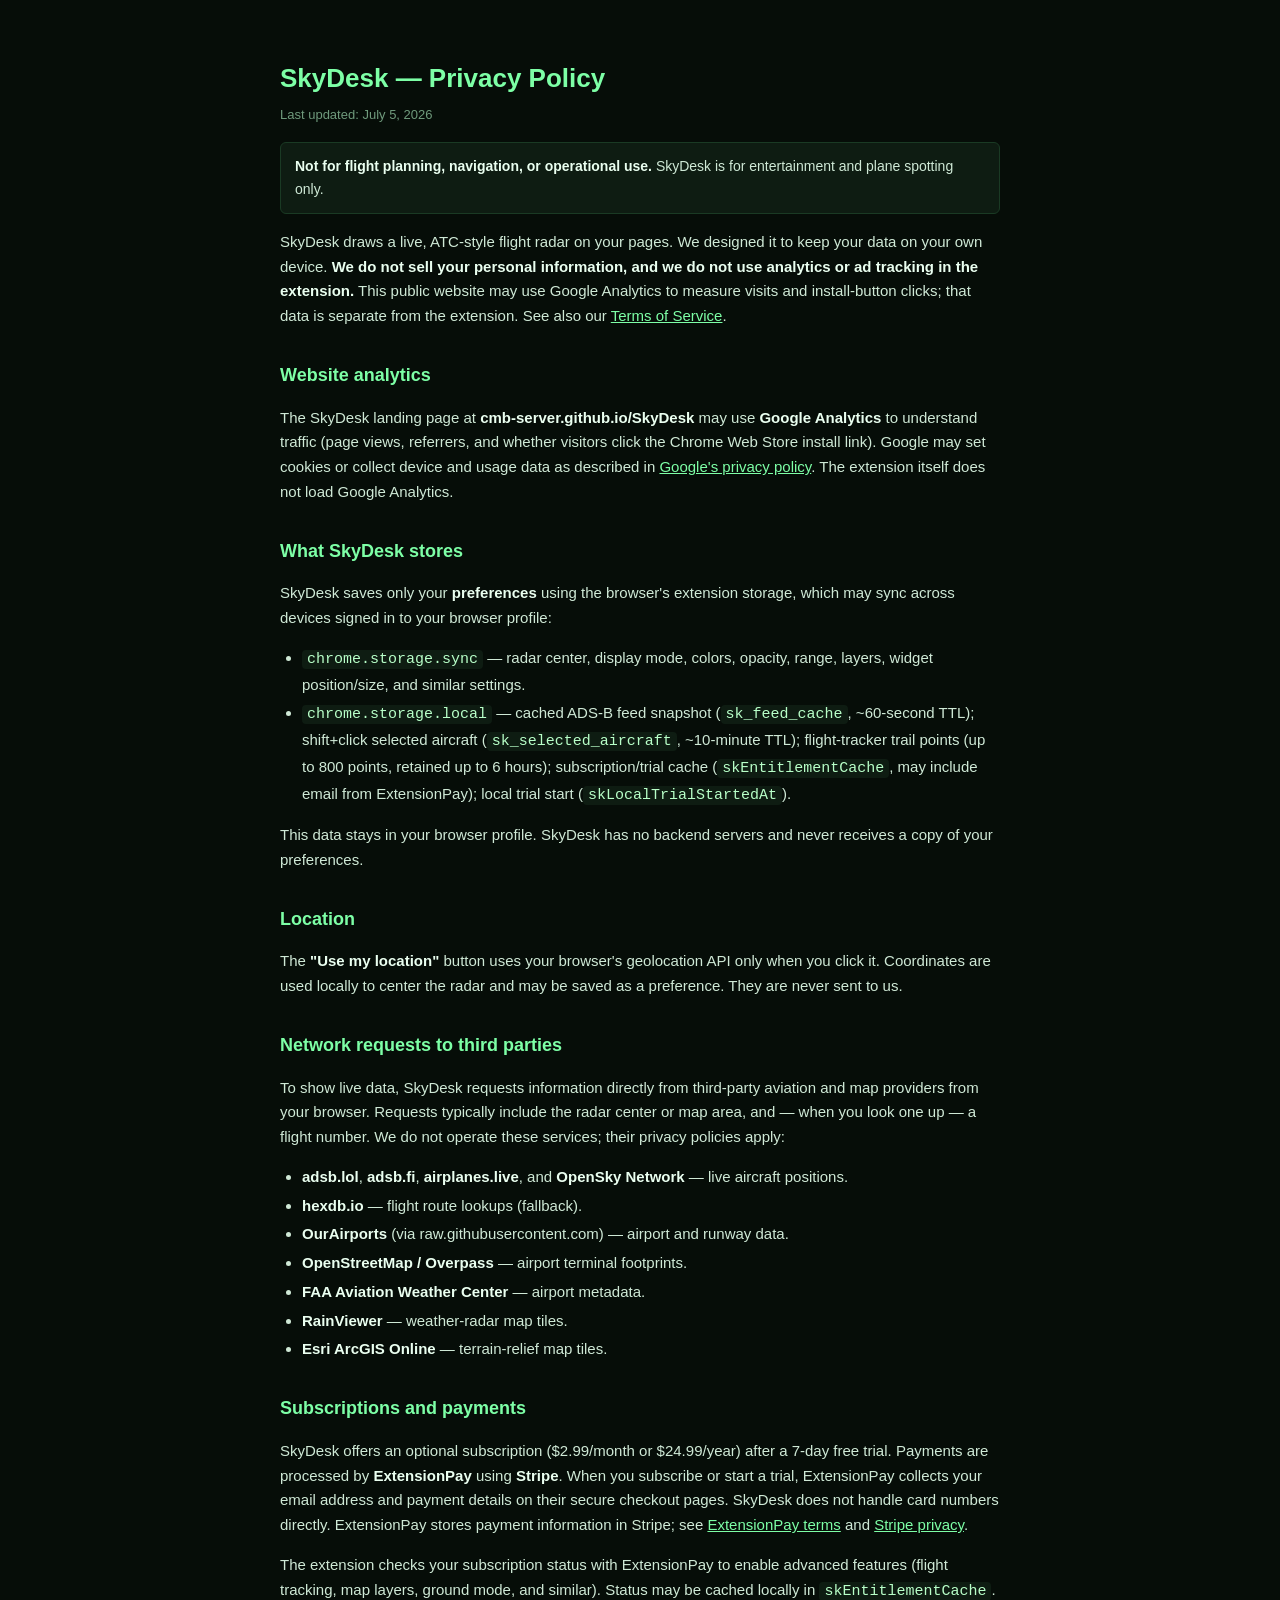
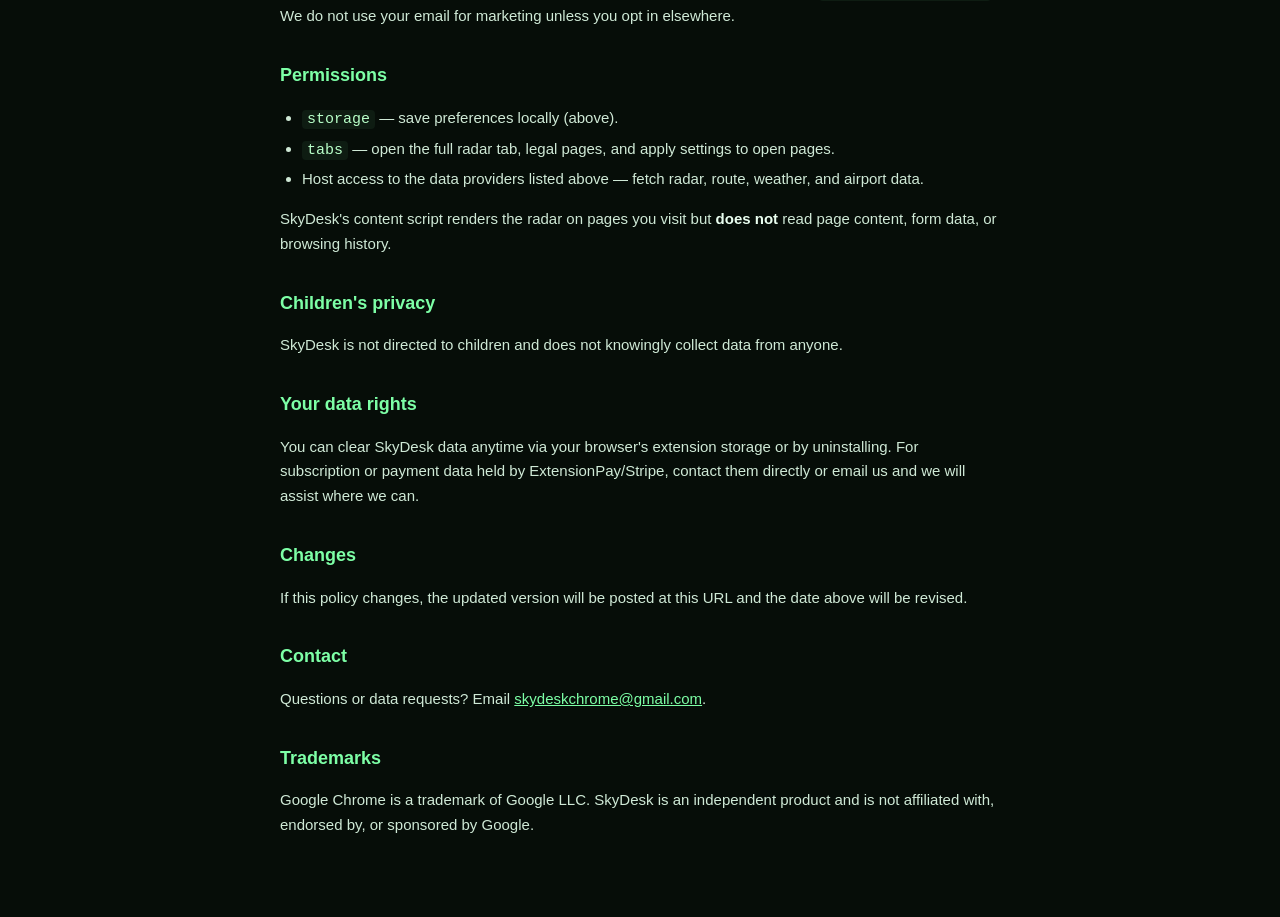
==== privacy/index.html @ e9a4db0c "Launch-ready landing pages: branding compliance, Web Store CTA, analytics disclosure Merge Chrome We" ====
<!DOCTYPE html>
<html lang="en">
<head>
  <meta charset="UTF-8" />
  <meta name="viewport" content="width=device-width, initial-scale=1" />
  <title>SkyDesk — Privacy Policy</title>
  <style>
    :root { color-scheme: dark; }
    body {
      margin: 0;
      padding: 40px 20px 80px;
      background: #060d08;
      color: #cfe9d6;
      font: 15px/1.65 -apple-system, "Segoe UI", Roboto, sans-serif;
    }
    main { max-width: 720px; margin: 0 auto; }
    h1 { color: #7dffa6; font-size: 26px; margin-bottom: 4px; }
    h2 { color: #7dffa6; font-size: 18px; margin-top: 32px; }
    .date { color: #6f9a7c; font-size: 13px; margin-top: 0; }
    a { color: #7dffa6; }
    code { background: #0e1c12; padding: 1px 5px; border-radius: 4px; color: #b8ffc8; }
    strong { color: #eafff0; }
    ul { padding-left: 22px; }
    li { margin: 4px 0; }
    .notice { background: #0e1c12; border: 1px solid #1a3a24; padding: 12px 14px; border-radius: 6px; font-size: 14px; margin: 16px 0; }
  </style>
</head>
<body>
  <main>
    <h1>SkyDesk — Privacy Policy</h1>
    <p class="date">Last updated: July 5, 2026</p>

    <p class="notice">
      <strong>Not for flight planning, navigation, or operational use.</strong> SkyDesk is for
      entertainment and plane spotting only.
    </p>

    <p>
      SkyDesk draws a live, ATC-style flight radar on your pages. We designed it
      to keep your data on your own device. <strong>We do not sell your personal
      information, and we do not use analytics or ad tracking in the extension.</strong>
      This public website may use Google Analytics to measure visits and install-button clicks;
      that data is separate from the extension. See also our <a href="../terms/">Terms of Service</a>.
    </p>

    <h2>Website analytics</h2>
    <p>
      The SkyDesk landing page at <strong>cmb-server.github.io/SkyDesk</strong> may use
      <strong>Google Analytics</strong> to understand traffic (page views, referrers, and whether
      visitors click the Chrome Web Store install link). Google may set cookies or collect device
      and usage data as described in
      <a href="https://policies.google.com/privacy">Google&apos;s privacy policy</a>.
      The extension itself does not load Google Analytics.
    </p>

    <h2>What SkyDesk stores</h2>
    <p>
      SkyDesk saves only your <strong>preferences</strong> using the browser's
      extension storage, which may sync across devices signed in to your browser profile:
    </p>
    <ul>
      <li><code>chrome.storage.sync</code> — radar center, display mode, colors,
        opacity, range, layers, widget position/size, and similar settings.</li>
      <li><code>chrome.storage.local</code> — cached ADS-B feed snapshot
        (<code>sk_feed_cache</code>, ~60-second TTL); shift+click selected aircraft
        (<code>sk_selected_aircraft</code>, ~10-minute TTL); flight-tracker trail
        points (up to 800 points, retained up to 6 hours); subscription/trial cache
        (<code>skEntitlementCache</code>, may include email from ExtensionPay); local
        trial start (<code>skLocalTrialStartedAt</code>).</li>
    </ul>
    <p>
      This data stays in your browser profile. SkyDesk has no backend servers and
      never receives a copy of your preferences.
    </p>

    <h2>Location</h2>
    <p>
      The <strong>"Use my location"</strong> button uses your browser's geolocation
      API only when you click it. Coordinates are used locally to center the radar
      and may be saved as a preference. They are never sent to us.
    </p>

    <h2>Network requests to third parties</h2>
    <p>
      To show live data, SkyDesk requests information directly from third-party
      aviation and map providers from your browser. Requests typically include the
      radar center or map area, and — when you look one up — a flight number. We do
      not operate these services; their privacy policies apply:
    </p>
    <ul>
      <li><strong>adsb.lol</strong>, <strong>adsb.fi</strong>, <strong>airplanes.live</strong>, and <strong>OpenSky Network</strong> — live aircraft positions.</li>
      <li><strong>hexdb.io</strong> — flight route lookups (fallback).</li>
      <li><strong>OurAirports</strong> (via raw.githubusercontent.com) — airport and runway data.</li>
      <li><strong>OpenStreetMap / Overpass</strong> — airport terminal footprints.</li>
      <li><strong>FAA Aviation Weather Center</strong> — airport metadata.</li>
      <li><strong>RainViewer</strong> — weather-radar map tiles.</li>
      <li><strong>Esri ArcGIS Online</strong> — terrain-relief map tiles.</li>
    </ul>

    <h2>Subscriptions and payments</h2>
    <p>
      SkyDesk offers an optional subscription ($2.99/month or $24.99/year) after a
      7-day free trial. Payments are processed by <strong>ExtensionPay</strong>
      using <strong>Stripe</strong>. When you subscribe or start a trial, ExtensionPay
      collects your email address and payment details on their secure checkout pages.
      SkyDesk does not handle card numbers directly. ExtensionPay stores payment
      information in Stripe; see
      <a href="https://extensionpay.com/terms">ExtensionPay terms</a> and
      <a href="https://stripe.com/privacy">Stripe privacy</a>.
    </p>
    <p>
      The extension checks your subscription status with ExtensionPay to enable
      advanced features (flight tracking, map layers, ground mode, and similar).
      Status may be cached locally in <code>skEntitlementCache</code>.
      We do not use your email for marketing unless you opt in elsewhere.
    </p>

    <h2>Permissions</h2>
    <ul>
      <li><code>storage</code> — save preferences locally (above).</li>
      <li><code>tabs</code> — open the full radar tab, legal pages, and apply settings to open pages.</li>
      <li>Host access to the data providers listed above — fetch radar, route, weather, and airport data.</li>
    </ul>
    <p>
      SkyDesk's content script renders the radar on pages you visit but
      <strong>does not</strong> read page content, form data, or browsing history.
    </p>

    <h2>Children's privacy</h2>
    <p>SkyDesk is not directed to children and does not knowingly collect data from anyone.</p>

    <h2>Your data rights</h2>
    <p>
      You can clear SkyDesk data anytime via your browser's extension storage or by uninstalling.
      For subscription or payment data held by ExtensionPay/Stripe, contact them directly
      or email us and we will assist where we can.
    </p>

    <h2>Changes</h2>
    <p>If this policy changes, the updated version will be posted at this URL and the date above will be revised.</p>

    <h2>Contact</h2>
    <p>Questions or data requests? Email <a href="mailto:skydeskchrome@gmail.com">skydeskchrome@gmail.com</a>.</p>

    <h2>Trademarks</h2>
    <p>
      Google Chrome is a trademark of Google LLC. SkyDesk is an independent product and is not
      affiliated with, endorsed by, or sponsored by Google.
    </p>
  </main>
</body>
</html>
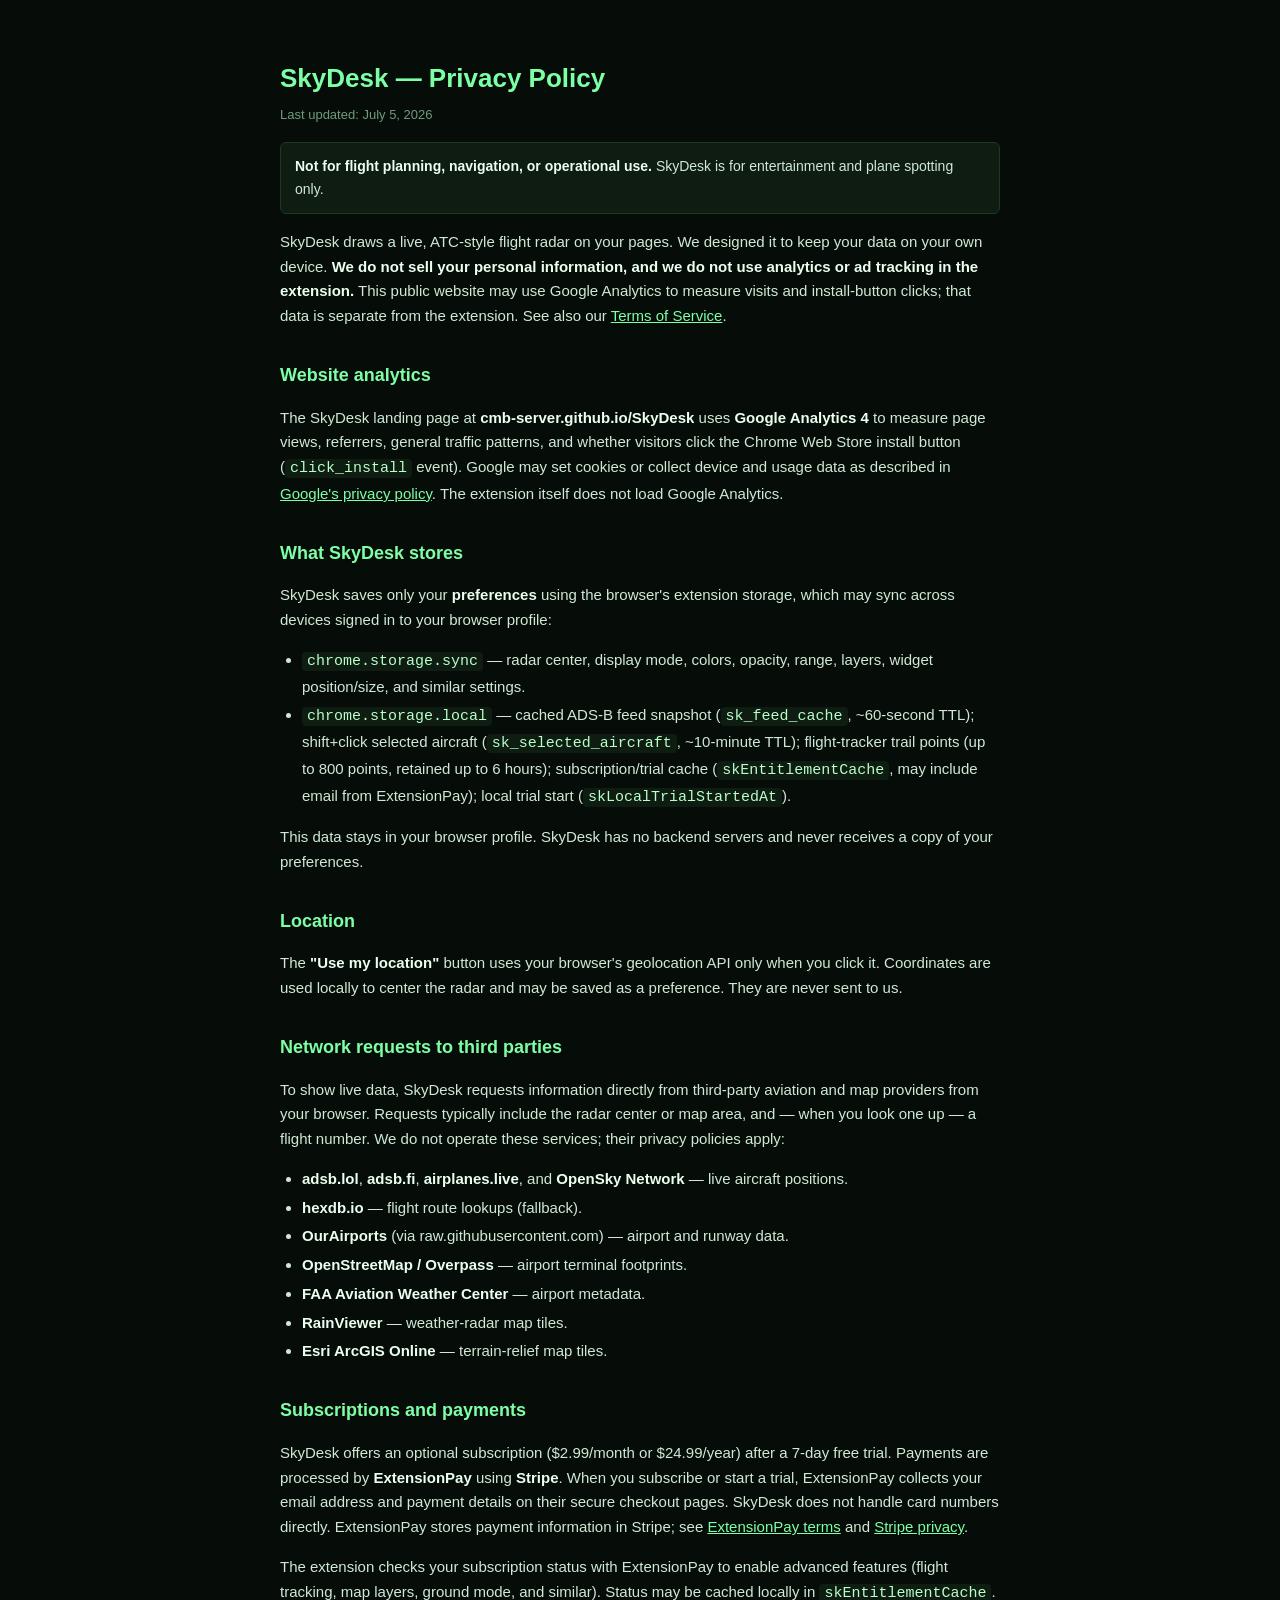
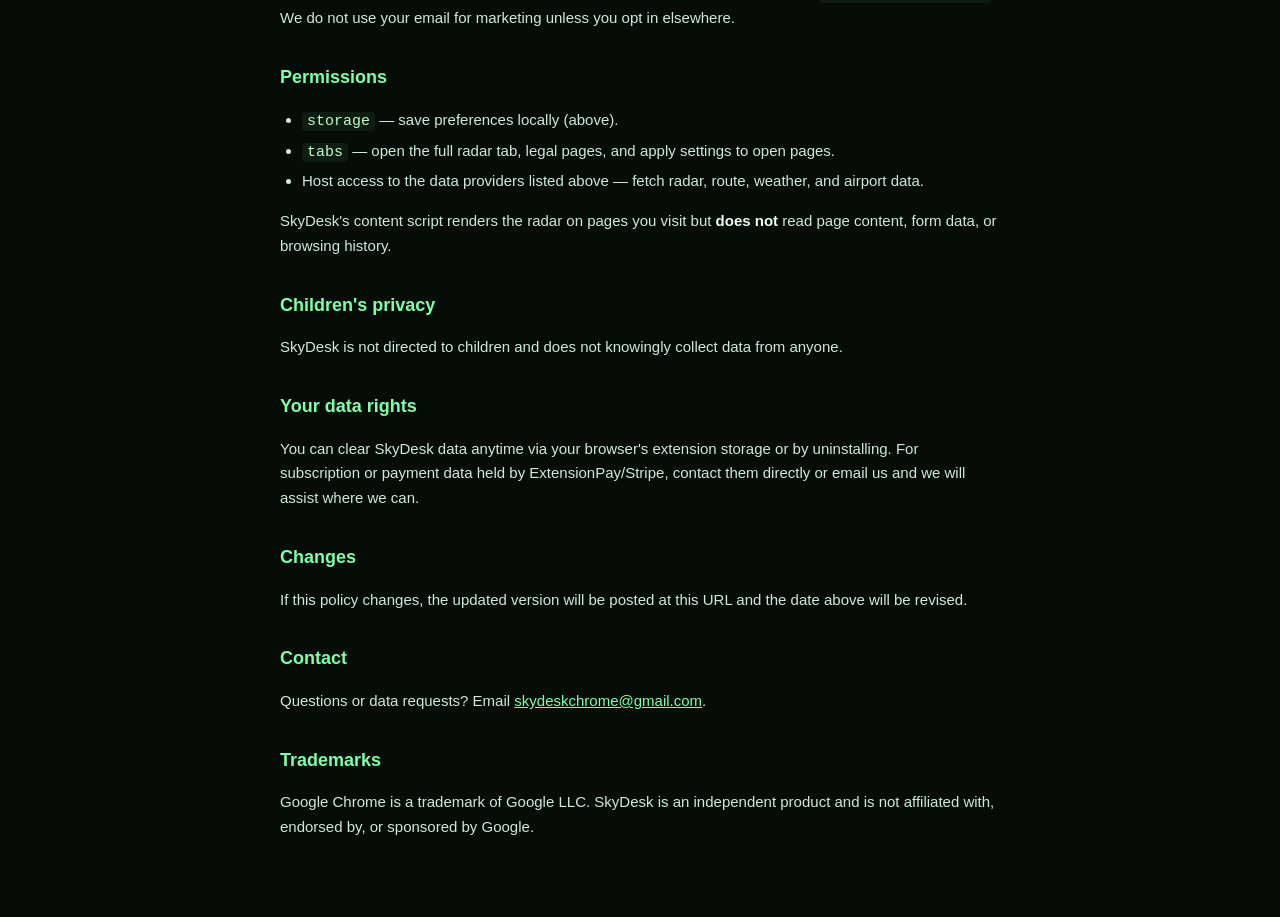
==== commit 09201205: "Add GA4 page tracking and click_install event for Web Store CTA Load analytics.js on landing, privac" ====
--- a/privacy/index.html
+++ b/privacy/index.html
@@ -24,6 +24,7 @@
     li { margin: 4px 0; }
     .notice { background: #0e1c12; border: 1px solid #1a3a24; padding: 12px 14px; border-radius: 6px; font-size: 14px; margin: 16px 0; }
   </style>
+  <script src="../analytics.js" defer></script>
 </head>
 <body>
   <main>
@@ -45,10 +46,11 @@
 
     <h2>Website analytics</h2>
     <p>
-      The SkyDesk landing page at <strong>cmb-server.github.io/SkyDesk</strong> may use
-      <strong>Google Analytics</strong> to understand traffic (page views, referrers, and whether
-      visitors click the Chrome Web Store install link). Google may set cookies or collect device
-      and usage data as described in
+      The SkyDesk landing page at <strong>cmb-server.github.io/SkyDesk</strong> uses
+      <strong>Google Analytics 4</strong> to measure page views, referrers, general traffic
+      patterns, and whether visitors click the Chrome Web Store install button
+      (<code>click_install</code> event). Google may set cookies or collect device and usage data
+      as described in
       <a href="https://policies.google.com/privacy">Google&apos;s privacy policy</a>.
       The extension itself does not load Google Analytics.
     </p>
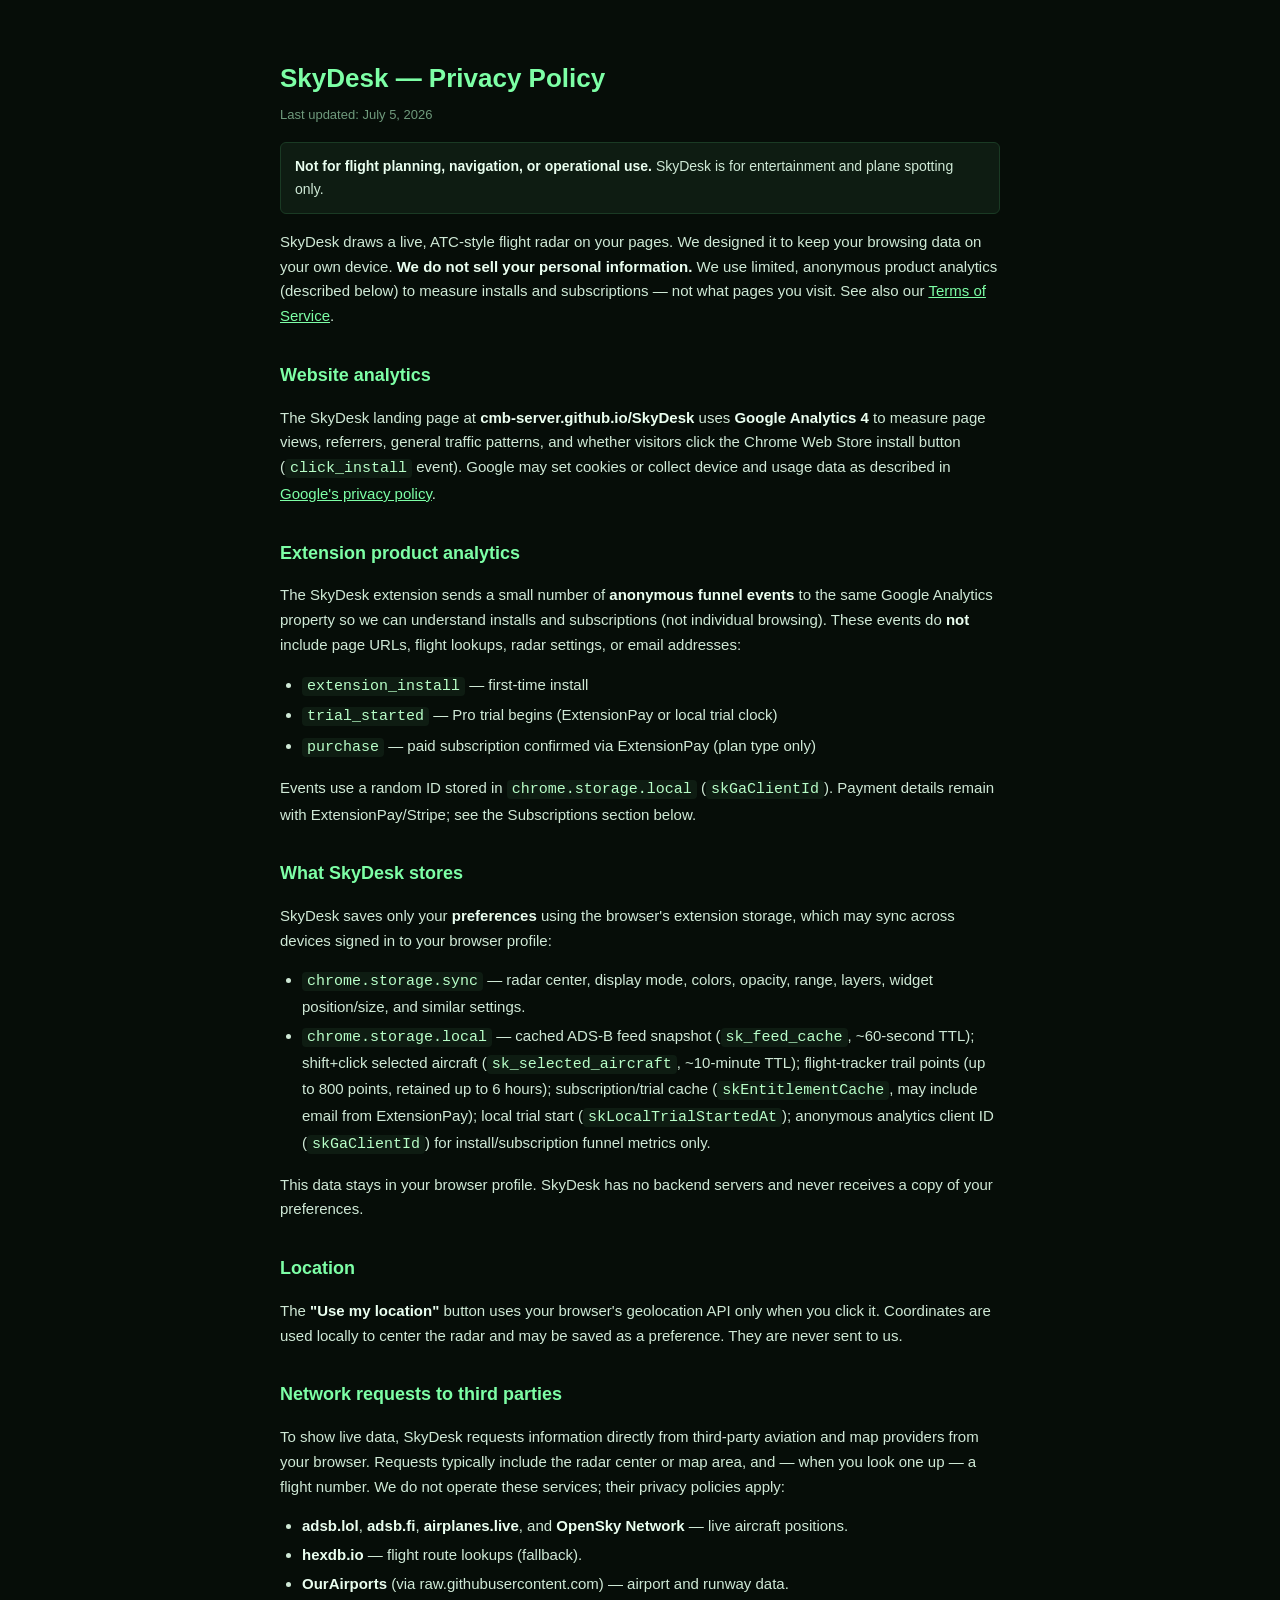
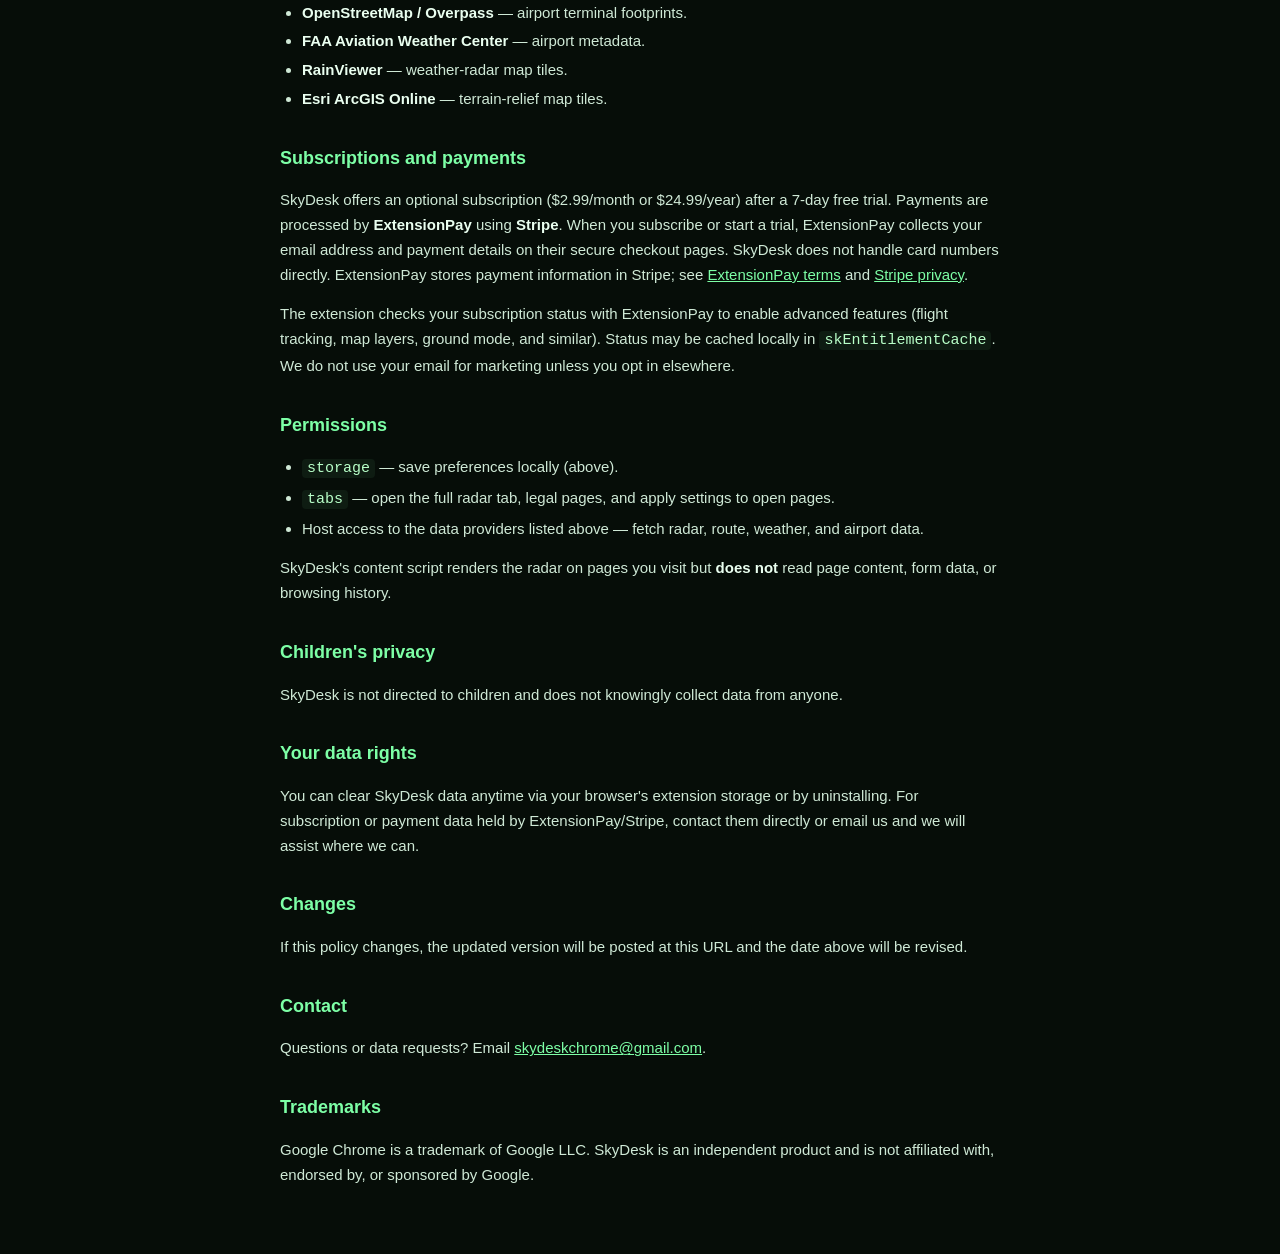
==== commit f00b30a7: "Extend analytics funnel: install/trial/purchase events + privacy update Add extension-analytics.js (" ====
--- a/privacy/index.html
+++ b/privacy/index.html
@@ -38,10 +38,10 @@
 
     <p>
       SkyDesk draws a live, ATC-style flight radar on your pages. We designed it
-      to keep your data on your own device. <strong>We do not sell your personal
-      information, and we do not use analytics or ad tracking in the extension.</strong>
-      This public website may use Google Analytics to measure visits and install-button clicks;
-      that data is separate from the extension. See also our <a href="../terms/">Terms of Service</a>.
+      to keep your browsing data on your own device. <strong>We do not sell your personal
+      information.</strong> We use limited, anonymous product analytics (described below)
+      to measure installs and subscriptions — not what pages you visit.
+      See also our <a href="../terms/">Terms of Service</a>.
     </p>
 
     <h2>Website analytics</h2>
@@ -52,7 +52,23 @@
       (<code>click_install</code> event). Google may set cookies or collect device and usage data
       as described in
       <a href="https://policies.google.com/privacy">Google&apos;s privacy policy</a>.
-      The extension itself does not load Google Analytics.
+    </p>
+
+    <h2>Extension product analytics</h2>
+    <p>
+      The SkyDesk extension sends a small number of <strong>anonymous funnel events</strong> to the
+      same Google Analytics property so we can understand installs and subscriptions (not individual
+      browsing). These events do <strong>not</strong> include page URLs, flight lookups, radar
+      settings, or email addresses:
+    </p>
+    <ul>
+      <li><code>extension_install</code> — first-time install</li>
+      <li><code>trial_started</code> — Pro trial begins (ExtensionPay or local trial clock)</li>
+      <li><code>purchase</code> — paid subscription confirmed via ExtensionPay (plan type only)</li>
+    </ul>
+    <p>
+      Events use a random ID stored in <code>chrome.storage.local</code> (<code>skGaClientId</code>).
+      Payment details remain with ExtensionPay/Stripe; see the Subscriptions section below.
     </p>
 
     <h2>What SkyDesk stores</h2>
@@ -68,7 +84,8 @@
         (<code>sk_selected_aircraft</code>, ~10-minute TTL); flight-tracker trail
         points (up to 800 points, retained up to 6 hours); subscription/trial cache
         (<code>skEntitlementCache</code>, may include email from ExtensionPay); local
-        trial start (<code>skLocalTrialStartedAt</code>).</li>
+        trial start (<code>skLocalTrialStartedAt</code>); anonymous analytics client ID
+        (<code>skGaClientId</code>) for install/subscription funnel metrics only.</li>
     </ul>
     <p>
       This data stays in your browser profile. SkyDesk has no backend servers and
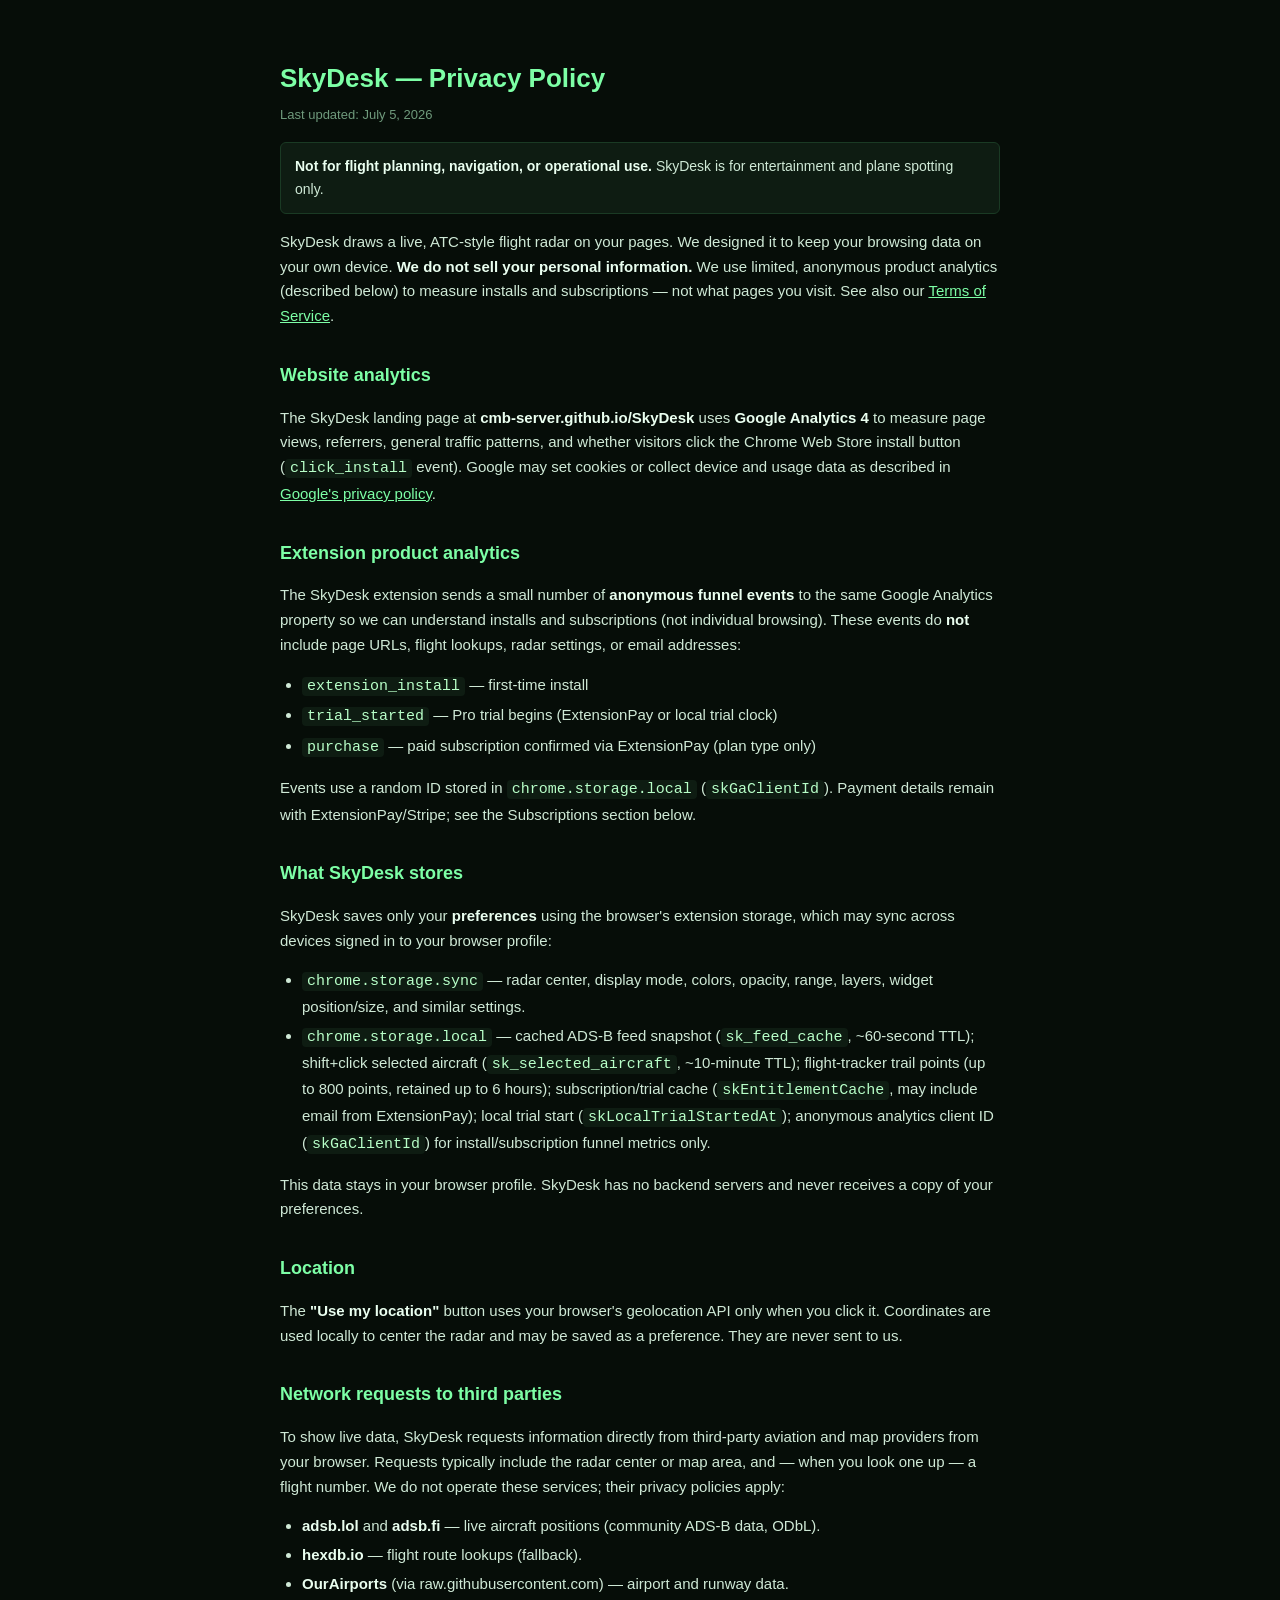
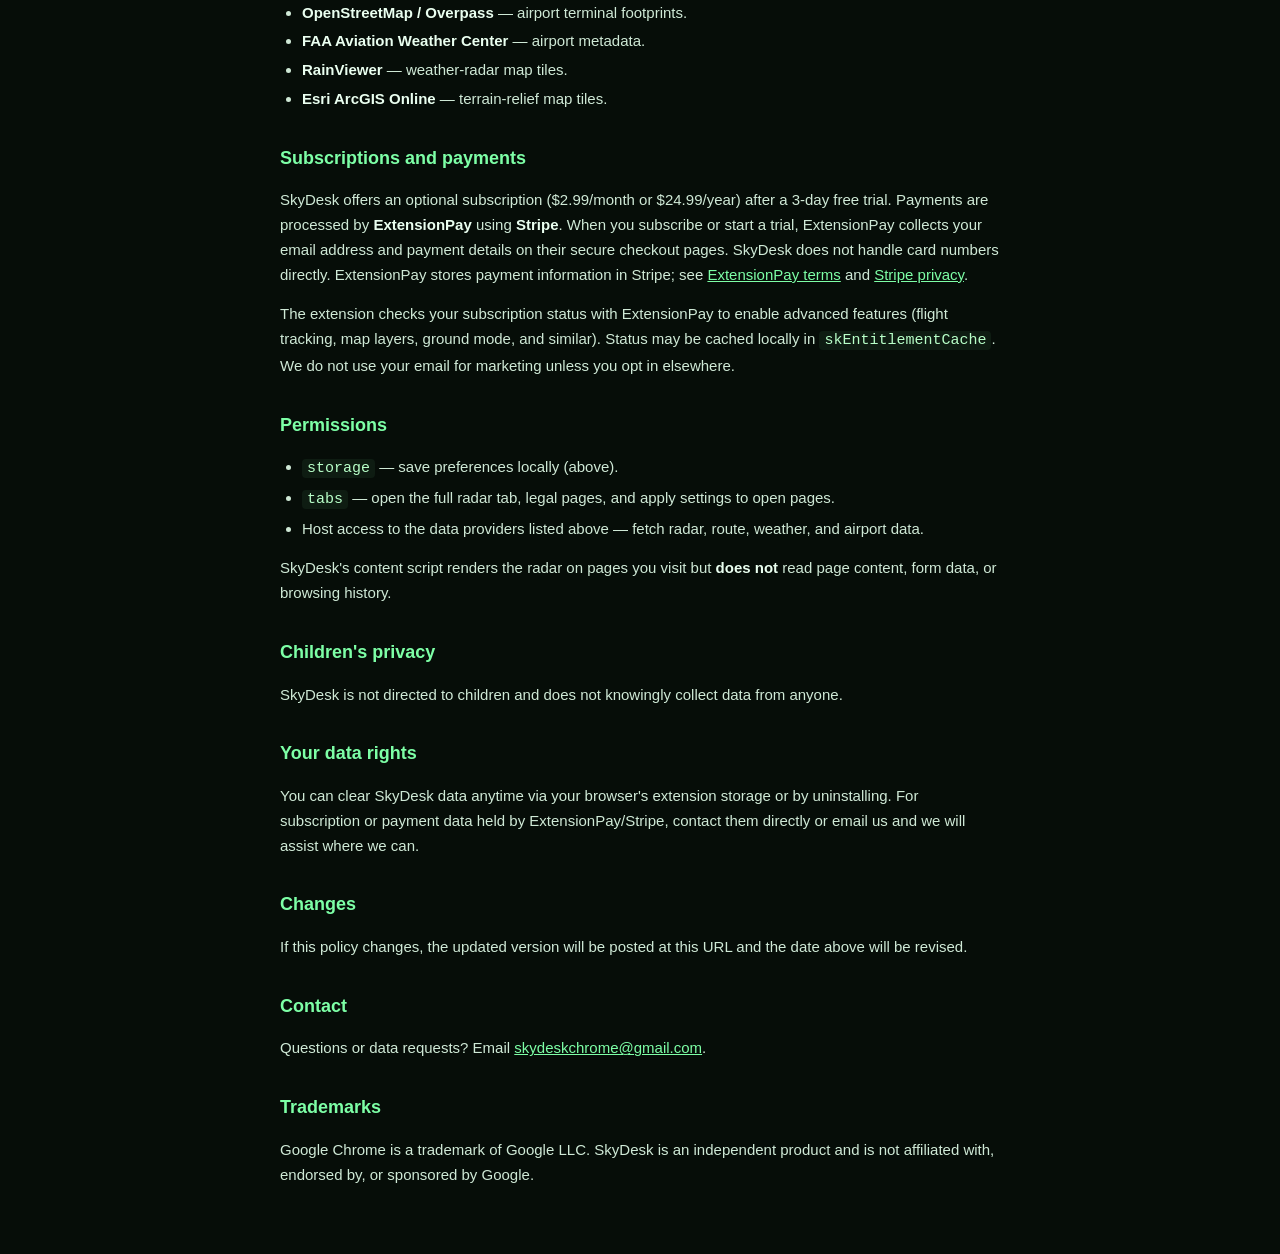
==== commit 872297b3: "Merge 7f2b895e87309700df059b0920f53fc6f2cade1d into d37366eb509edafa3d25b35c71c1d80be724a47b" ====
--- a/privacy/index.html
+++ b/privacy/index.html
@@ -107,7 +107,7 @@
       not operate these services; their privacy policies apply:
     </p>
     <ul>
-      <li><strong>adsb.lol</strong>, <strong>adsb.fi</strong>, <strong>airplanes.live</strong>, and <strong>OpenSky Network</strong> — live aircraft positions.</li>
+      <li><strong>adsb.lol</strong> and <strong>adsb.fi</strong> — live aircraft positions (community ADS-B data, ODbL).</li>
       <li><strong>hexdb.io</strong> — flight route lookups (fallback).</li>
       <li><strong>OurAirports</strong> (via raw.githubusercontent.com) — airport and runway data.</li>
       <li><strong>OpenStreetMap / Overpass</strong> — airport terminal footprints.</li>
@@ -119,7 +119,7 @@
     <h2>Subscriptions and payments</h2>
     <p>
       SkyDesk offers an optional subscription ($2.99/month or $24.99/year) after a
-      7-day free trial. Payments are processed by <strong>ExtensionPay</strong>
+      3-day free trial. Payments are processed by <strong>ExtensionPay</strong>
       using <strong>Stripe</strong>. When you subscribe or start a trial, ExtensionPay
       collects your email address and payment details on their secure checkout pages.
       SkyDesk does not handle card numbers directly. ExtensionPay stores payment
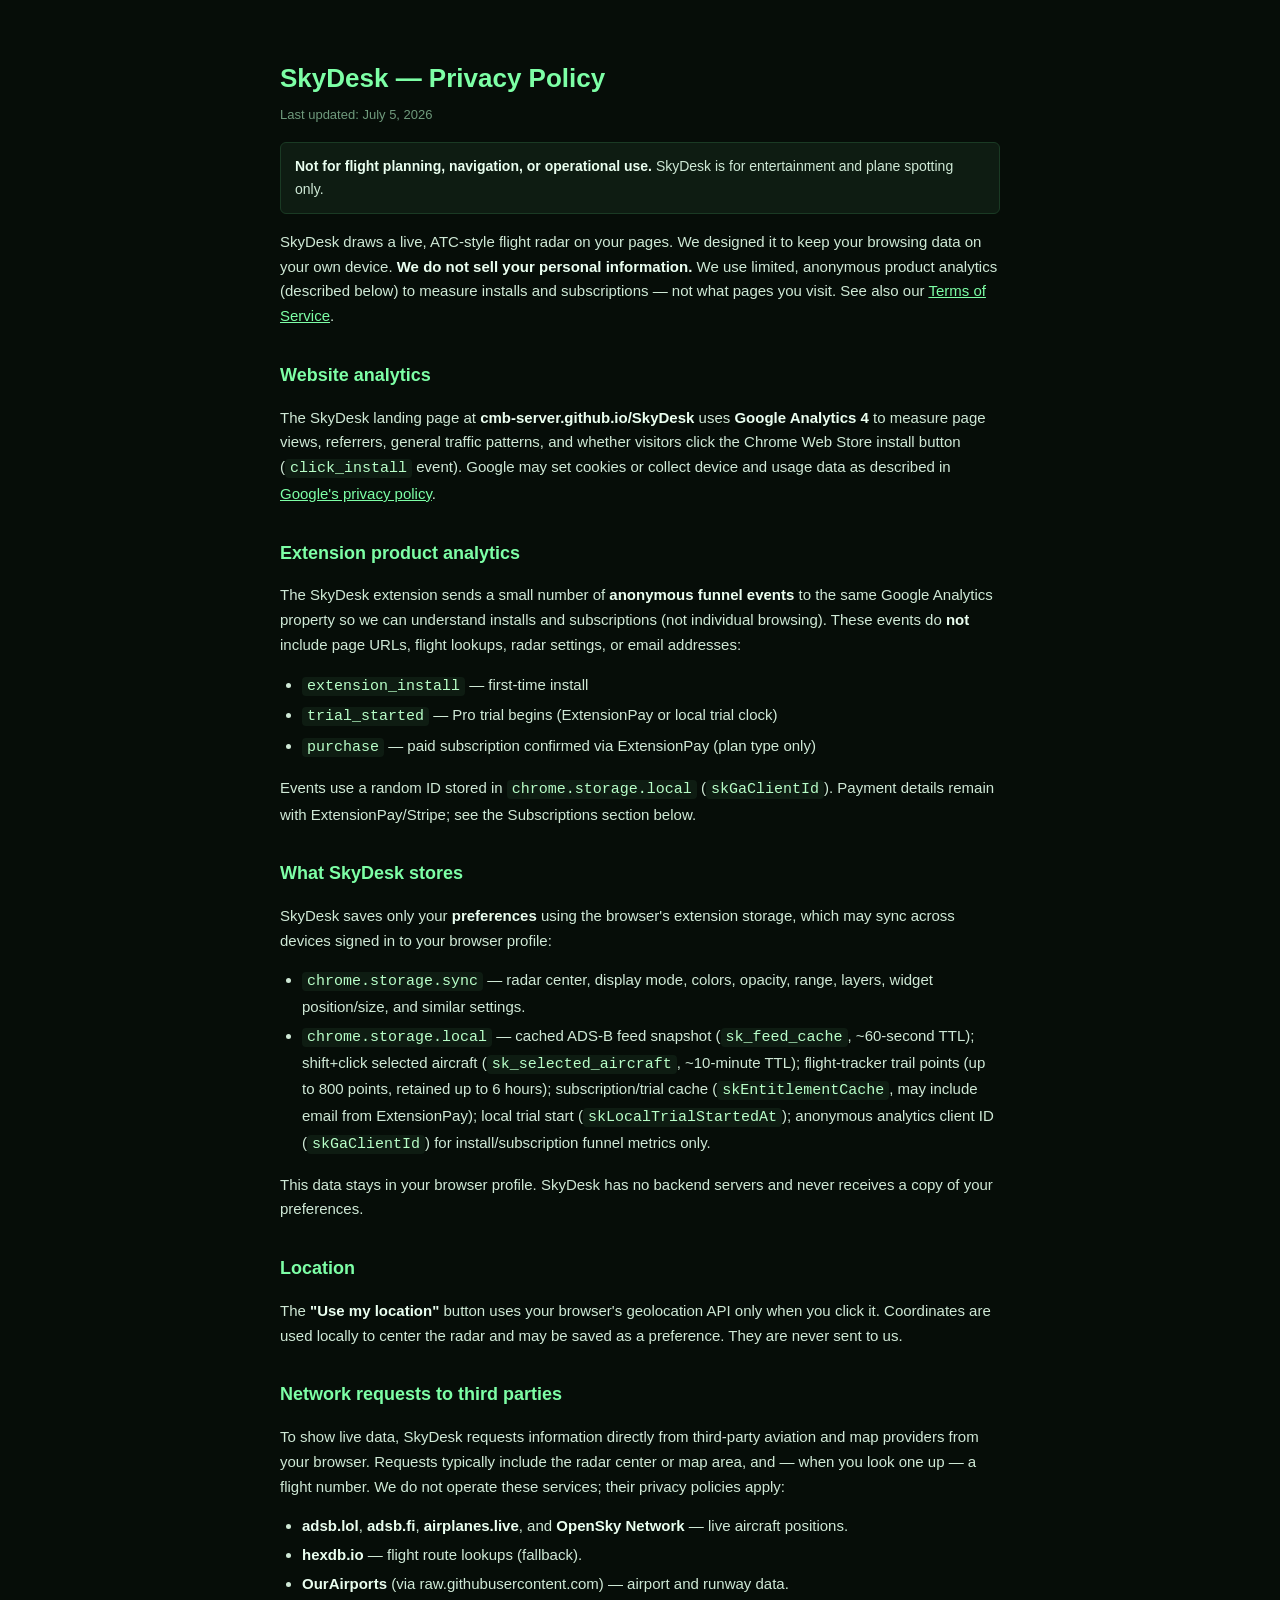
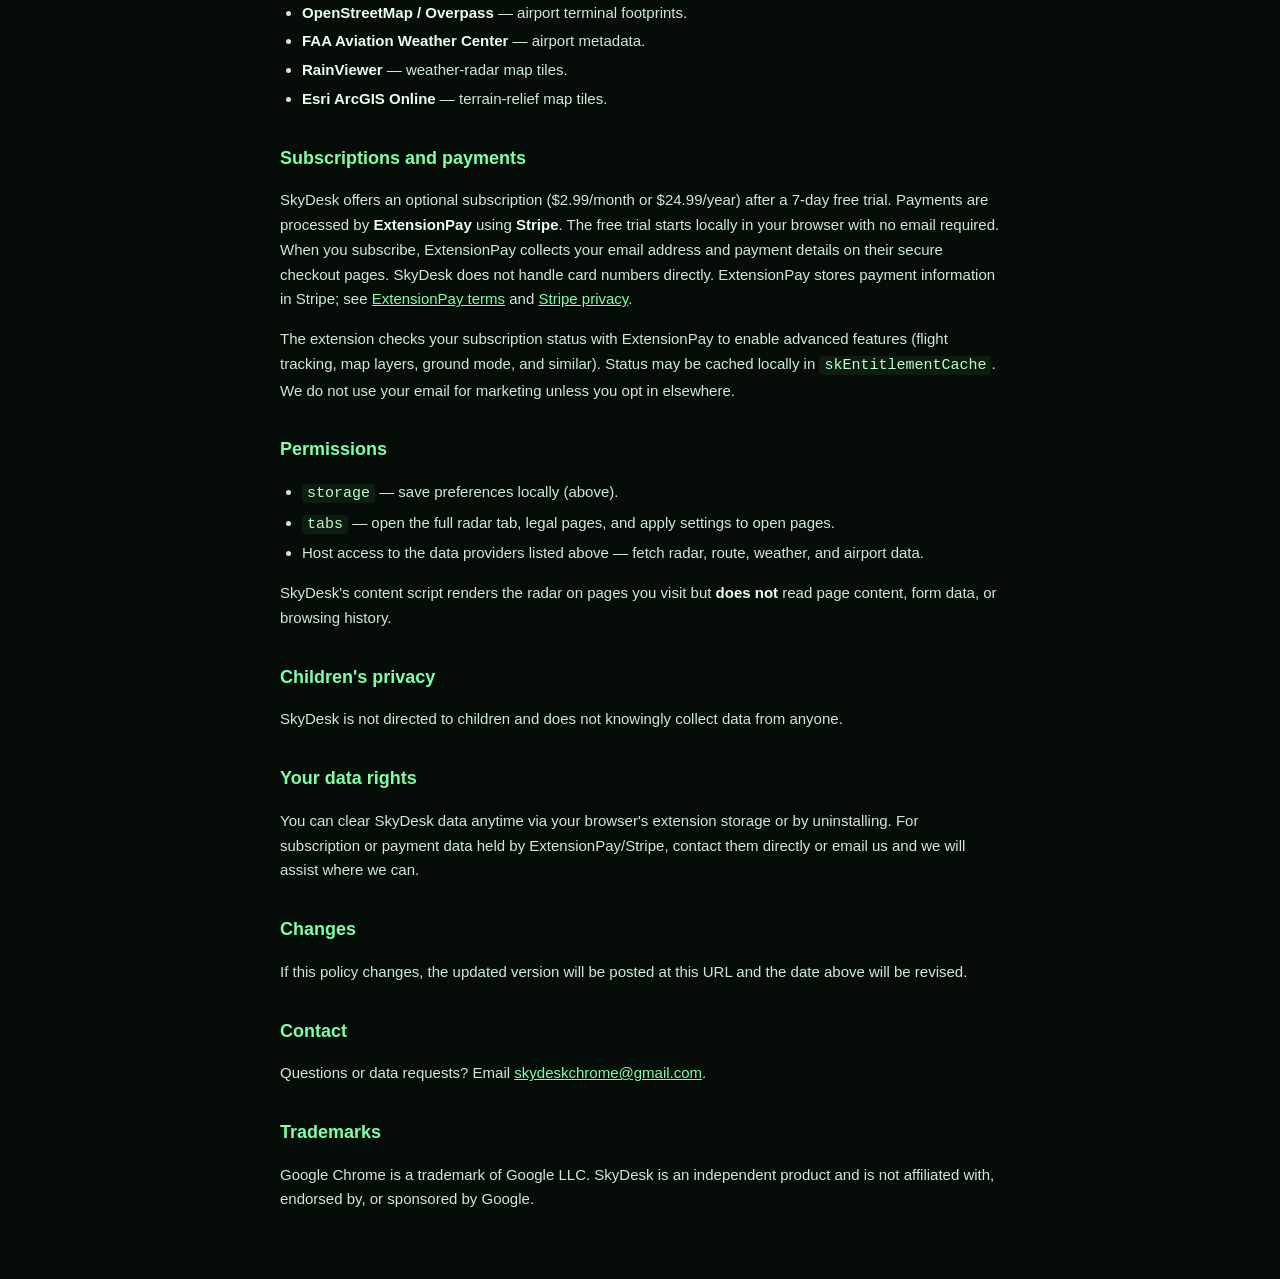
==== commit 81284190: "Align trial and privacy copy with no-email local trial Co-authored-by: Cursor <cursoragent@cursor.co" ====
--- a/privacy/index.html
+++ b/privacy/index.html
@@ -107,7 +107,7 @@
       not operate these services; their privacy policies apply:
     </p>
     <ul>
-      <li><strong>adsb.lol</strong> and <strong>adsb.fi</strong> — live aircraft positions (community ADS-B data, ODbL).</li>
+      <li><strong>adsb.lol</strong>, <strong>adsb.fi</strong>, <strong>airplanes.live</strong>, and <strong>OpenSky Network</strong> — live aircraft positions.</li>
       <li><strong>hexdb.io</strong> — flight route lookups (fallback).</li>
       <li><strong>OurAirports</strong> (via raw.githubusercontent.com) — airport and runway data.</li>
       <li><strong>OpenStreetMap / Overpass</strong> — airport terminal footprints.</li>
@@ -119,9 +119,8 @@
     <h2>Subscriptions and payments</h2>
     <p>
       SkyDesk offers an optional subscription ($2.99/month or $24.99/year) after a
-      3-day free trial. Payments are processed by <strong>ExtensionPay</strong>
-      using <strong>Stripe</strong>. When you subscribe or start a trial, ExtensionPay
-      collects your email address and payment details on their secure checkout pages.
+      7-day free trial. Payments are processed by <strong>ExtensionPay</strong>
+      using <strong>Stripe</strong>. The free trial starts locally in your browser with no email required. When you subscribe, ExtensionPay collects your email address and payment details on their secure checkout pages.
       SkyDesk does not handle card numbers directly. ExtensionPay stores payment
       information in Stripe; see
       <a href="https://extensionpay.com/terms">ExtensionPay terms</a> and
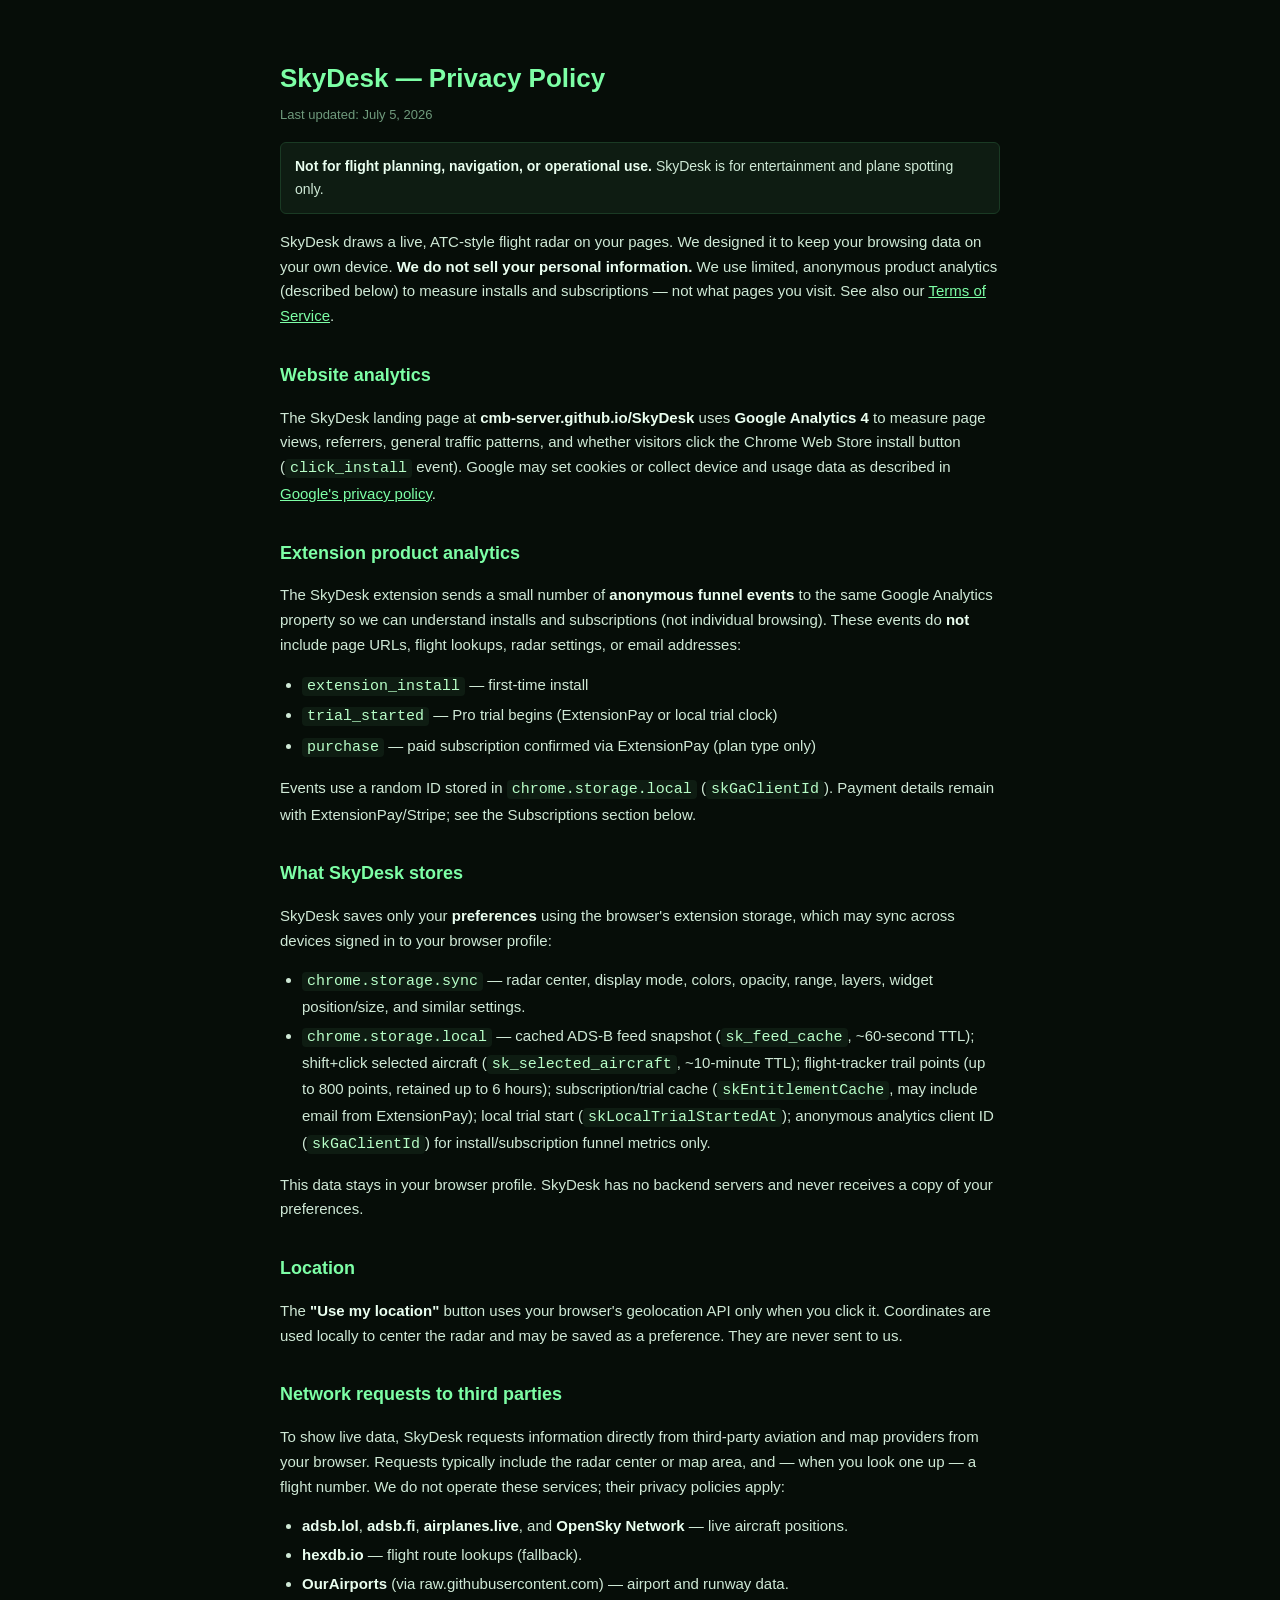
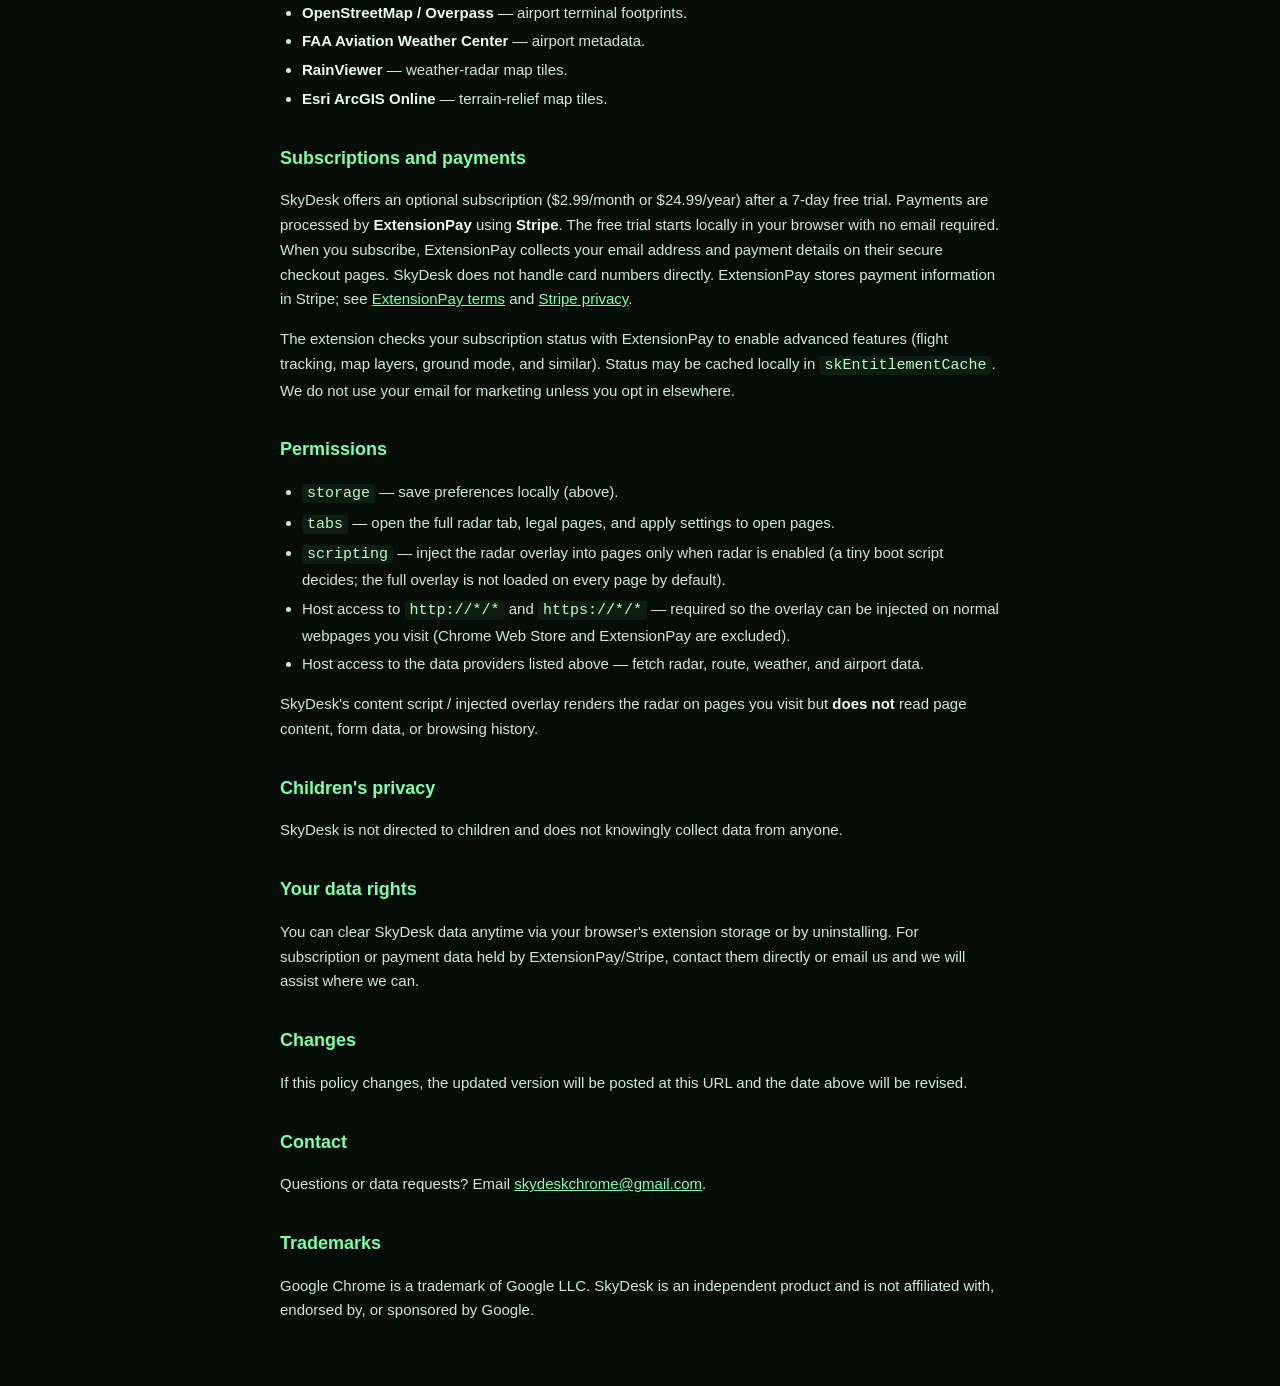
==== commit 63d13143: "Disclose scripting and host permissions for lazy overlay inject Co-authored-by: Cursor <cursoragent@" ====
--- a/privacy/index.html
+++ b/privacy/index.html
@@ -137,10 +137,12 @@
     <ul>
       <li><code>storage</code> — save preferences locally (above).</li>
       <li><code>tabs</code> — open the full radar tab, legal pages, and apply settings to open pages.</li>
+      <li><code>scripting</code> — inject the radar overlay into pages only when radar is enabled (a tiny boot script decides; the full overlay is not loaded on every page by default).</li>
+      <li>Host access to <code>http://*/*</code> and <code>https://*/*</code> — required so the overlay can be injected on normal webpages you visit (Chrome Web Store and ExtensionPay are excluded).</li>
       <li>Host access to the data providers listed above — fetch radar, route, weather, and airport data.</li>
     </ul>
     <p>
-      SkyDesk's content script renders the radar on pages you visit but
+      SkyDesk's content script / injected overlay renders the radar on pages you visit but
       <strong>does not</strong> read page content, form data, or browsing history.
     </p>
 
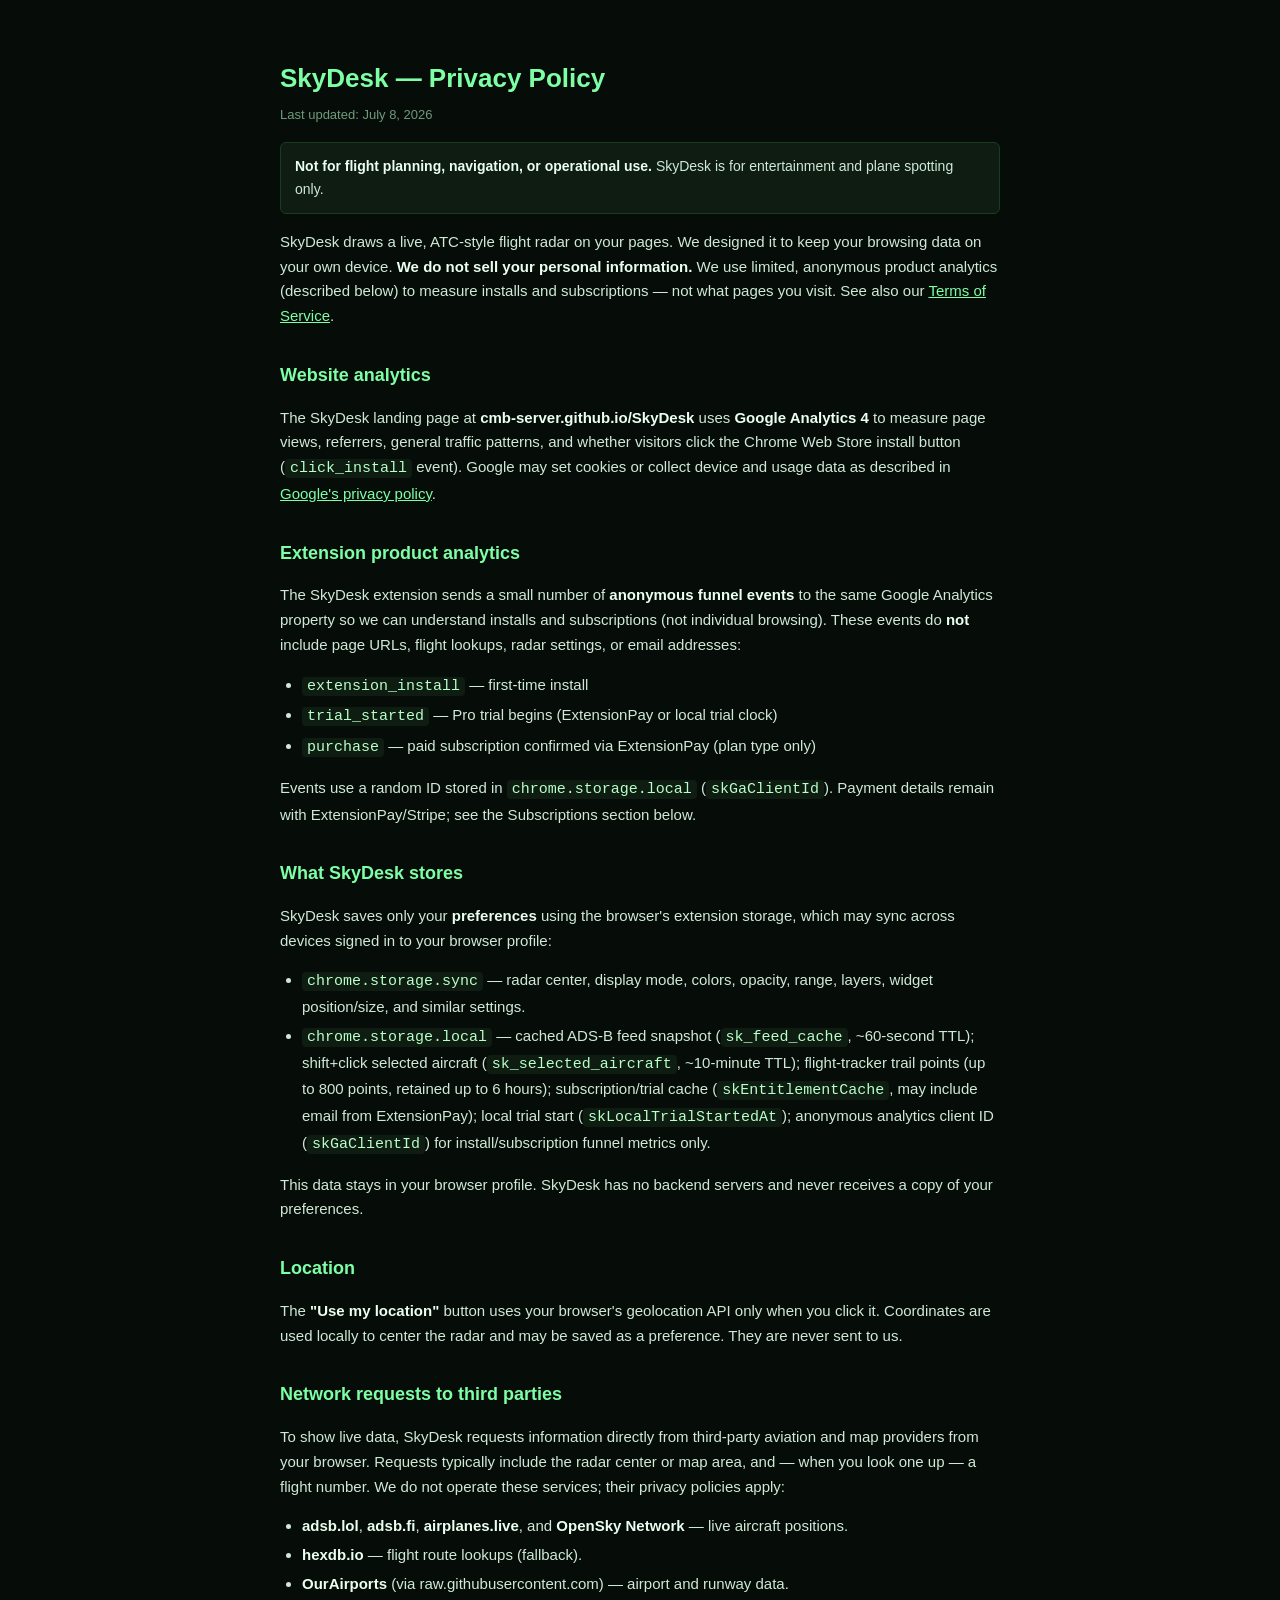
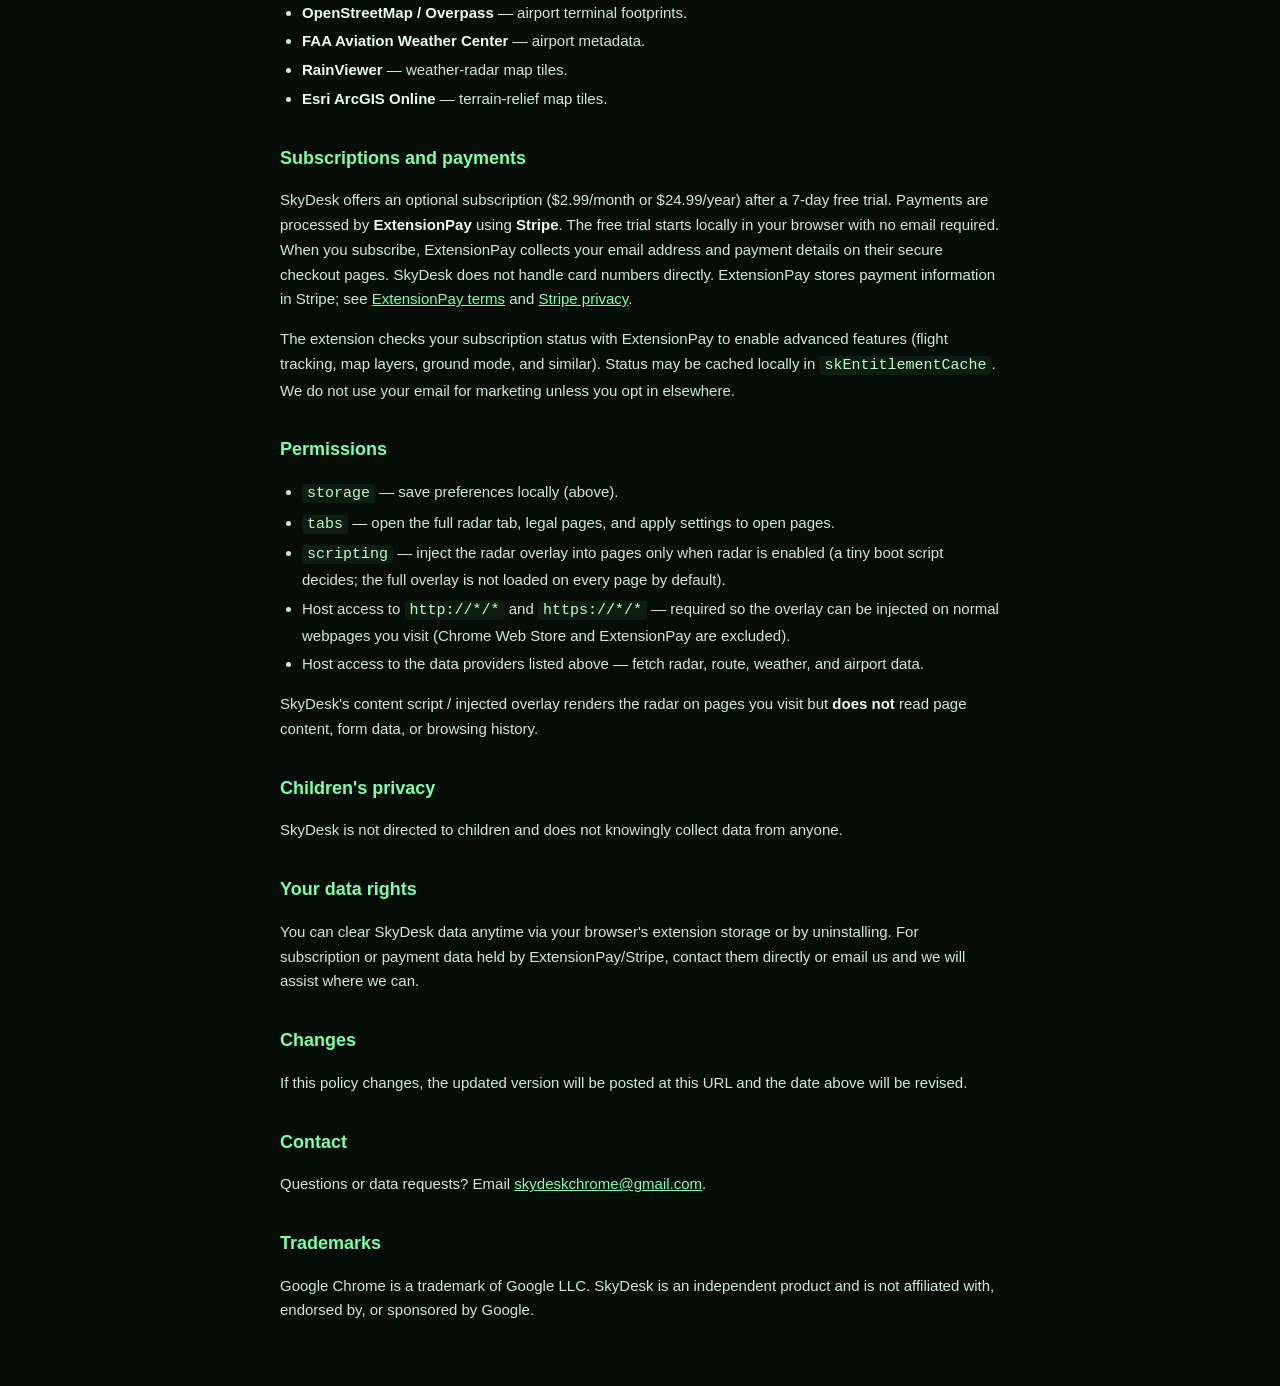
==== commit 8c56a117: "Sync privacy date and scripting disclosure with extension 1.0.10 Co-authored-by: Cursor <cursoragent" ====
--- a/privacy/index.html
+++ b/privacy/index.html
@@ -29,7 +29,7 @@
 <body>
   <main>
     <h1>SkyDesk — Privacy Policy</h1>
-    <p class="date">Last updated: July 5, 2026</p>
+    <p class="date">Last updated: July 8, 2026</p>
 
     <p class="notice">
       <strong>Not for flight planning, navigation, or operational use.</strong> SkyDesk is for
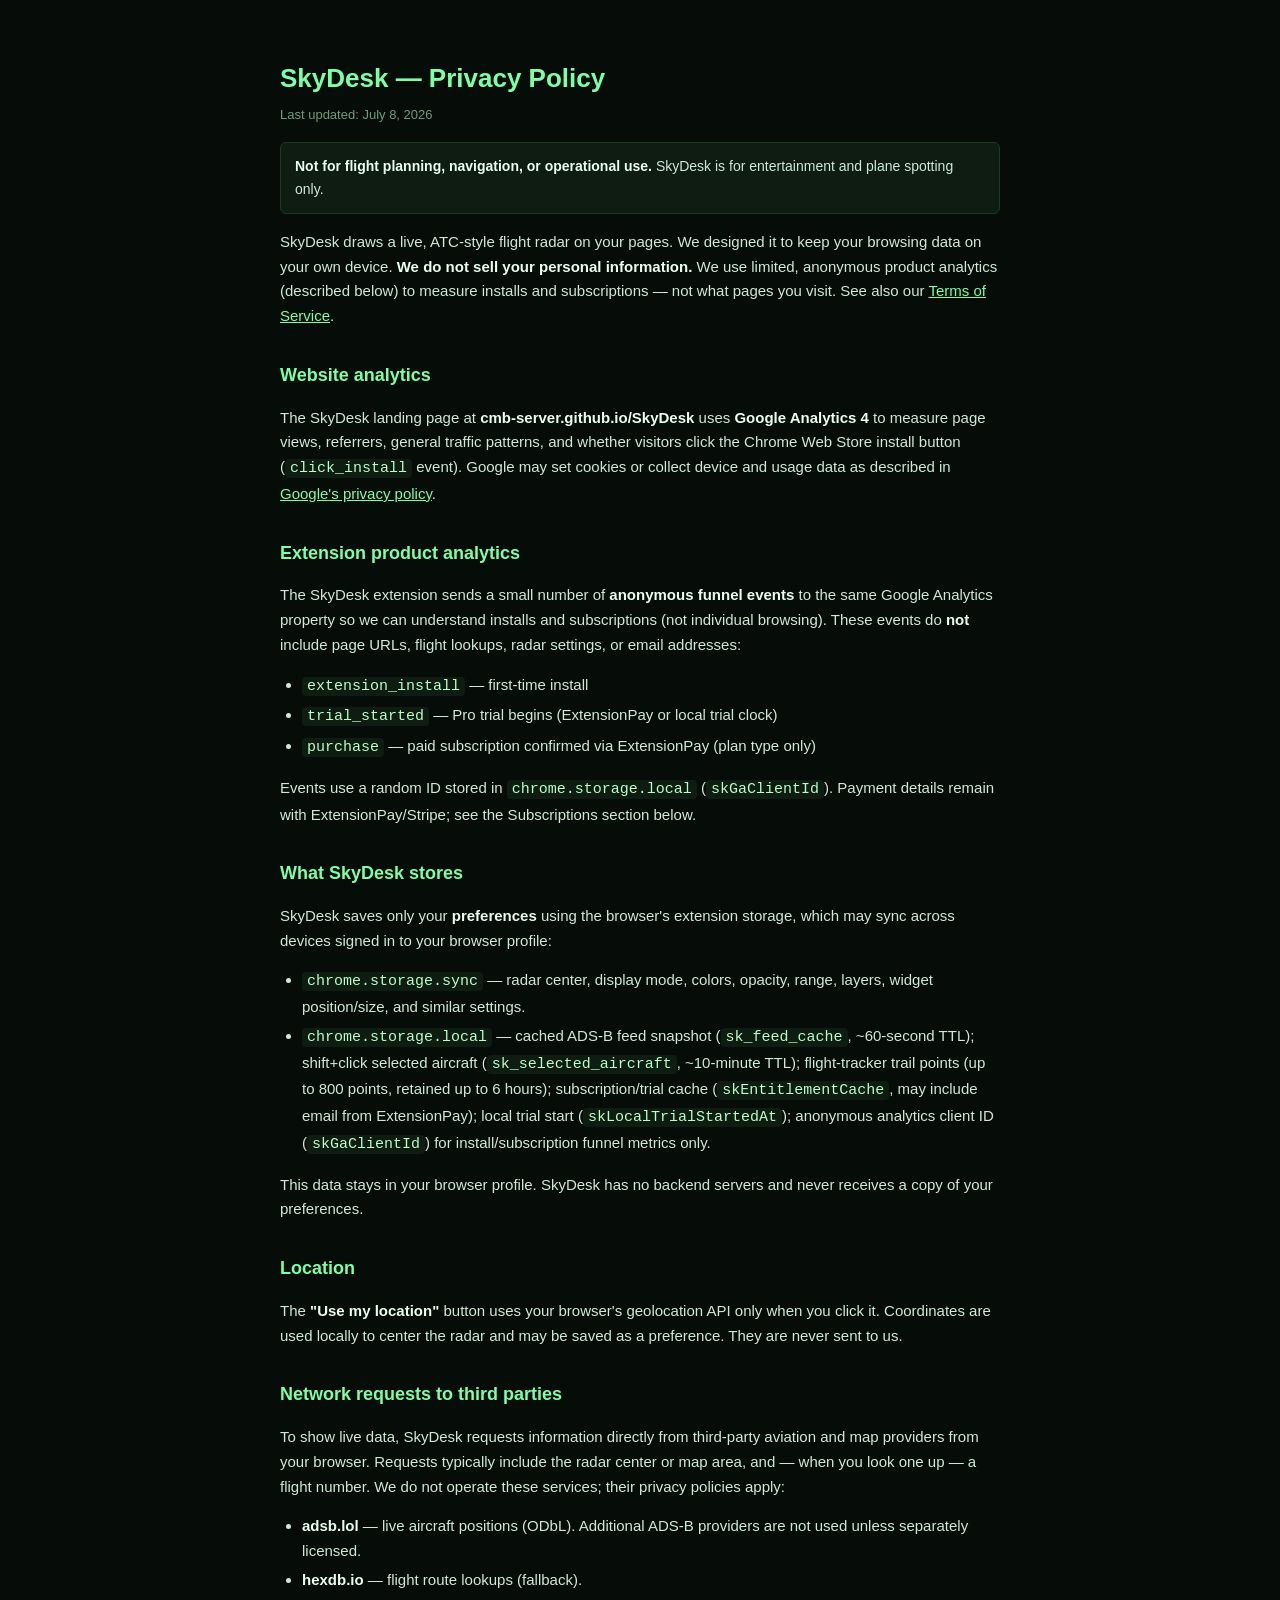
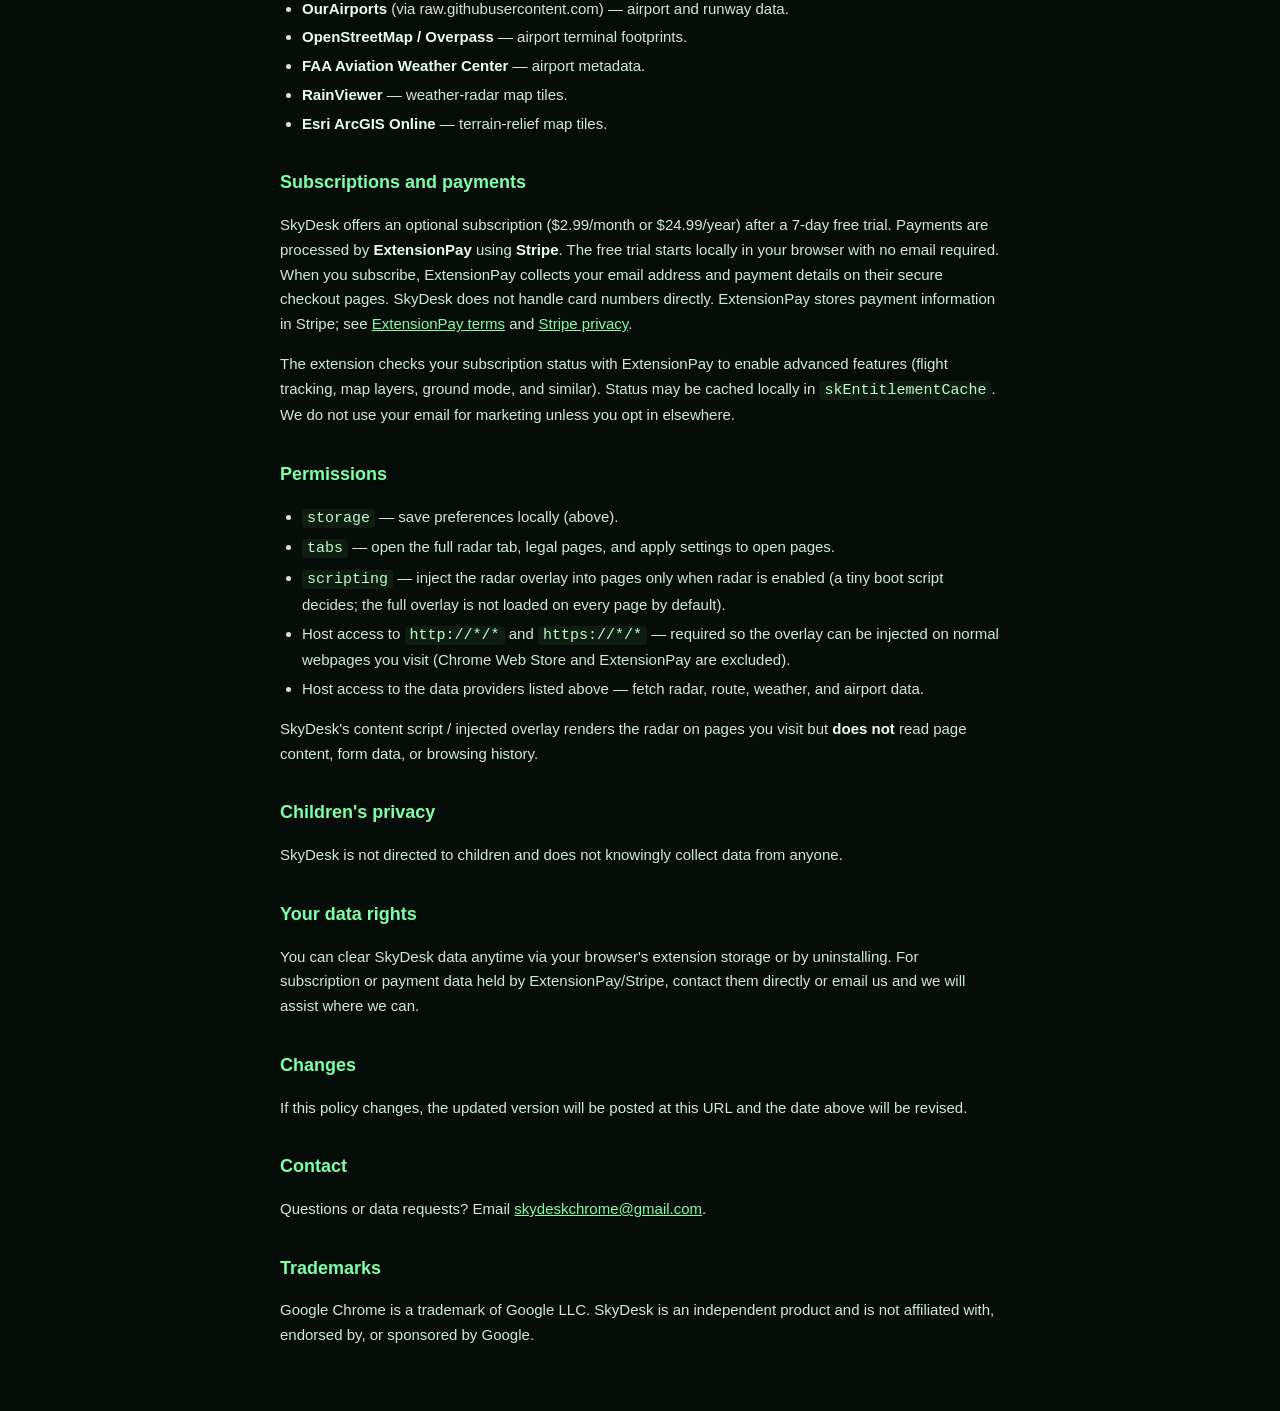
==== commit 68025041: "Align privacy with adsb.lol-only feeds and optional analytics Co-authored-by: Cursor <cursoragent@cu" ====
--- a/privacy/index.html
+++ b/privacy/index.html
@@ -107,7 +107,7 @@
       not operate these services; their privacy policies apply:
     </p>
     <ul>
-      <li><strong>adsb.lol</strong>, <strong>adsb.fi</strong>, <strong>airplanes.live</strong>, and <strong>OpenSky Network</strong> — live aircraft positions.</li>
+      <li><strong>adsb.lol</strong> — live aircraft positions (ODbL). Additional ADS-B providers are not used unless separately licensed.</li>
       <li><strong>hexdb.io</strong> — flight route lookups (fallback).</li>
       <li><strong>OurAirports</strong> (via raw.githubusercontent.com) — airport and runway data.</li>
       <li><strong>OpenStreetMap / Overpass</strong> — airport terminal footprints.</li>
